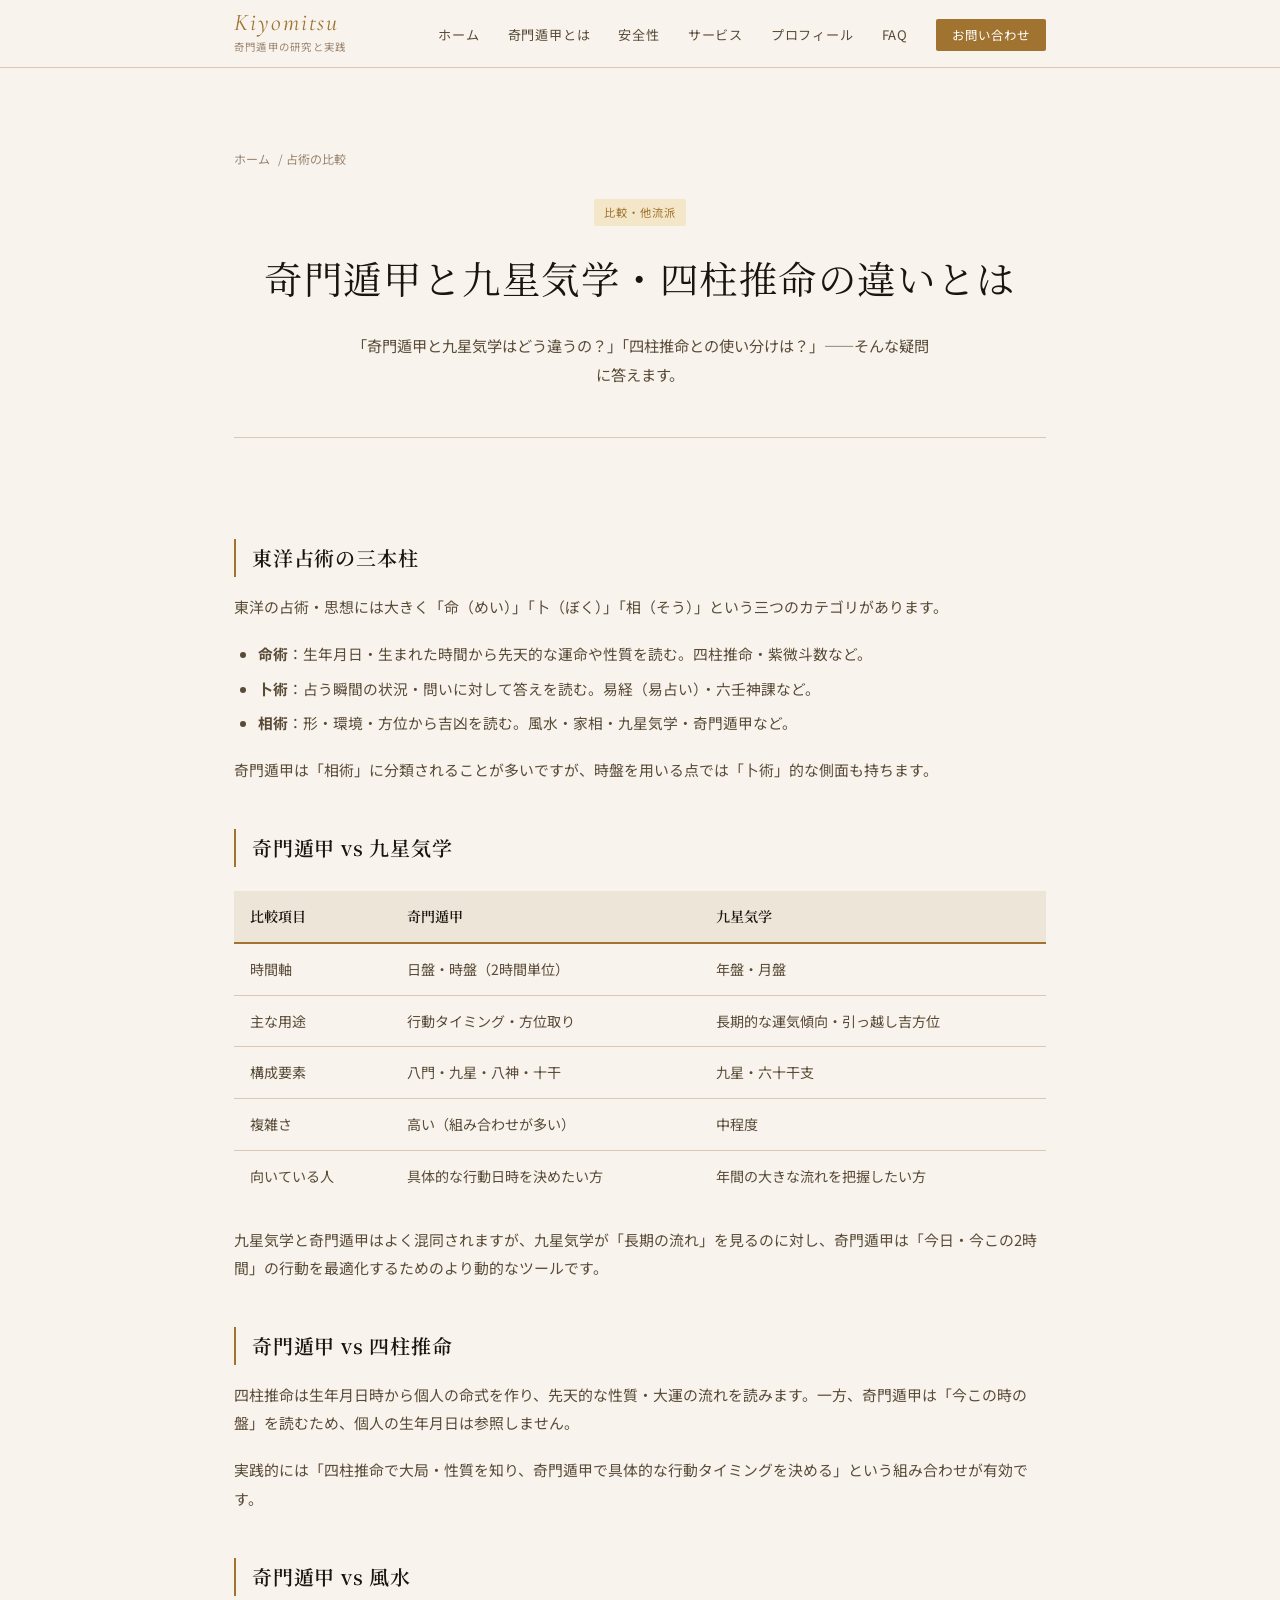
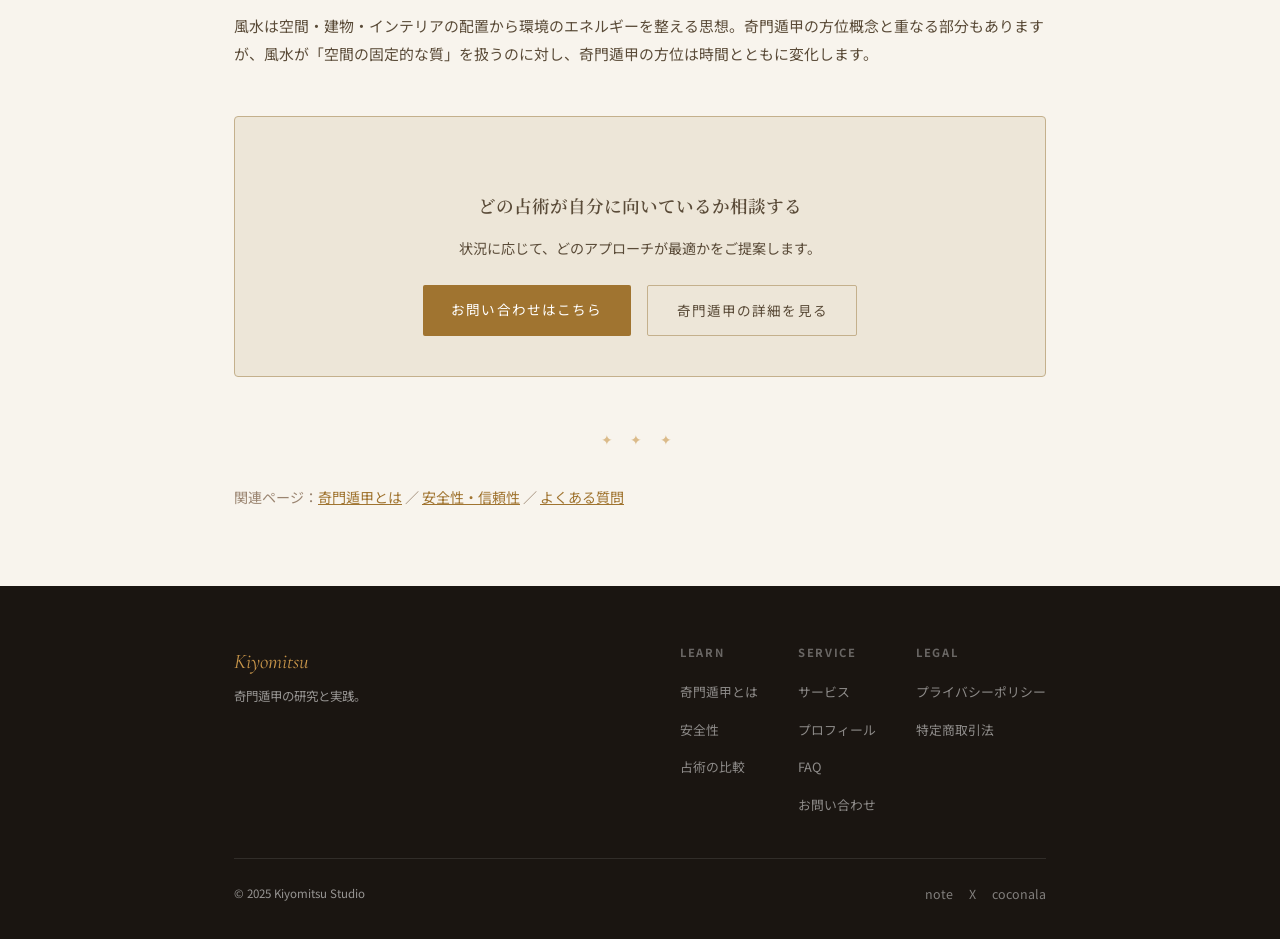
==== compare.html @ a26b9966 "Add files via upload" ====
<!DOCTYPE html>
<html lang="ja">
<head>
  <meta charset="UTF-8">
  <meta name="viewport" content="width=device-width, initial-scale=1.0">
  <title>奇門遁甲と九星気学・四柱推命の違いとは | KIYOMITSU</title>
  <meta name="description" content="奇門遁甲・九星気学・四柱推命・風水の違いを比較解説。それぞれの特徴・用途・時間軸の違いを理解し、自分に合った占術の選び方が分かります。">
  <link rel="canonical" href="https://kiyomitsu.jp/compare">
  <link rel="stylesheet" href="style.css">
</head>
<body>
<nav class="site-nav">
  <div class="nav-inner">
    <a href="index.html" class="nav-logo"><span class="brand">Kiyomitsu</span><span class="tagline">奇門遁甲の研究と実践</span></a>
    <button class="nav-toggle" id="navToggle" aria-label="メニューを開く"><span></span><span></span><span></span></button>
    <ul class="nav-links" id="navLinks">
      <li><a href="index.html">ホーム</a></li>
      <li><a href="kimon-theory.html">奇門遁甲とは</a></li>
      <li><a href="trust.html">安全性</a></li>
      <li><a href="service.html">サービス</a></li>
      <li><a href="profile.html">プロフィール</a></li>
      <li><a href="faq.html">FAQ</a></li>
      <li><a href="contact.html" class="cta-link">お問い合わせ</a></li>
    </ul>
  </div>
</nav>
<main>
  <div class="container">
    <div class="article-header">
      <div class="breadcrumb"><a href="index.html">ホーム</a><span>占術の比較</span></div>
      <span class="tag tag-gold" style="margin-bottom:1rem;display:inline-block;">比較・他流派</span>
      <h1>奇門遁甲と九星気学・四柱推命の違いとは</h1>
      <p class="lead">「奇門遁甲と九星気学はどう違うの？」「四柱推命との使い分けは？」——そんな疑問に答えます。</p>
    </div>
    <div class="article-body">
      <h2>東洋占術の三本柱</h2>
      <p>東洋の占術・思想には大きく「命（めい）」「卜（ぼく）」「相（そう）」という三つのカテゴリがあります。</p>
      <ul>
        <li><strong>命術</strong>：生年月日・生まれた時間から先天的な運命や性質を読む。四柱推命・紫微斗数など。</li>
        <li><strong>卜術</strong>：占う瞬間の状況・問いに対して答えを読む。易経（易占い）・六壬神課など。</li>
        <li><strong>相術</strong>：形・環境・方位から吉凶を読む。風水・家相・九星気学・奇門遁甲など。</li>
      </ul>
      <p>奇門遁甲は「相術」に分類されることが多いですが、時盤を用いる点では「卜術」的な側面も持ちます。</p>

      <h2>奇門遁甲 vs 九星気学</h2>
      <table class="compare-table">
        <thead><tr><th>比較項目</th><th>奇門遁甲</th><th>九星気学</th></tr></thead>
        <tbody>
          <tr><td>時間軸</td><td>日盤・時盤（2時間単位）</td><td>年盤・月盤</td></tr>
          <tr><td>主な用途</td><td>行動タイミング・方位取り</td><td>長期的な運気傾向・引っ越し吉方位</td></tr>
          <tr><td>構成要素</td><td>八門・九星・八神・十干</td><td>九星・六十干支</td></tr>
          <tr><td>複雑さ</td><td>高い（組み合わせが多い）</td><td>中程度</td></tr>
          <tr><td>向いている人</td><td>具体的な行動日時を決めたい方</td><td>年間の大きな流れを把握したい方</td></tr>
        </tbody>
      </table>
      <p>九星気学と奇門遁甲はよく混同されますが、九星気学が「長期の流れ」を見るのに対し、奇門遁甲は「今日・今この2時間」の行動を最適化するためのより動的なツールです。</p>

      <h2>奇門遁甲 vs 四柱推命</h2>
      <p>四柱推命は生年月日時から個人の命式を作り、先天的な性質・大運の流れを読みます。一方、奇門遁甲は「今この時の盤」を読むため、個人の生年月日は参照しません。</p>
      <p>実践的には「四柱推命で大局・性質を知り、奇門遁甲で具体的な行動タイミングを決める」という組み合わせが有効です。</p>

      <h2>奇門遁甲 vs 風水</h2>
      <p>風水は空間・建物・インテリアの配置から環境のエネルギーを整える思想。奇門遁甲の方位概念と重なる部分もありますが、風水が「空間の固定的な質」を扱うのに対し、奇門遁甲の方位は時間とともに変化します。</p>

      <div class="cta-block">
        <h3>どの占術が自分に向いているか相談する</h3>
        <p>状況に応じて、どのアプローチが最適かをご提案します。</p>
        <div class="btn-group">
          <a href="contact.html" class="btn btn-primary">お問い合わせはこちら</a>
          <a href="kimon-theory.html" class="btn btn-secondary">奇門遁甲の詳細を見る</a>
        </div>
      </div>

      <div class="ornament">✦ ✦ ✦</div>
      <p style="font-size:.88rem;color:var(--text-3);">関連ページ：<a href="kimon-theory.html" style="color:var(--gold);">奇門遁甲とは</a> ／ <a href="trust.html" style="color:var(--gold);">安全性・信頼性</a> ／ <a href="faq.html" style="color:var(--gold);">よくある質問</a></p>
    </div>
  </div>
</main>
<footer class="site-footer">
  <div class="footer-inner">
    <div class="footer-top">
      <div class="footer-brand"><span class="brand">Kiyomitsu</span><p>奇門遁甲の研究と実践。</p></div>
      <div class="footer-links">
        <div class="footer-links-group"><h4>Learn</h4><ul><li><a href="kimon-theory.html">奇門遁甲とは</a></li><li><a href="trust.html">安全性</a></li><li><a href="compare.html">占術の比較</a></li></ul></div>
        <div class="footer-links-group"><h4>Service</h4><ul><li><a href="service.html">サービス</a></li><li><a href="profile.html">プロフィール</a></li><li><a href="faq.html">FAQ</a></li><li><a href="contact.html">お問い合わせ</a></li></ul></div>
        <div class="footer-links-group"><h4>Legal</h4><ul><li><a href="privacy.html">プライバシーポリシー</a></li><li><a href="legal.html">特定商取引法</a></li></ul></div>
      </div>
    </div>
    <div class="footer-bottom"><span>© 2025 Kiyomitsu Studio</span><div class="footer-social"><a href="https://note.com/kiyomitsu369" target="_blank" rel="noopener">note</a><a href="https://x.com/kiyomitsu369" target="_blank" rel="noopener">X</a><a href="https://coconala.com/users/109941" target="_blank" rel="noopener">coconala</a></div></div>
  </div>
</footer>
<script>document.getElementById('navToggle').addEventListener('click',()=>document.getElementById('navLinks').classList.toggle('open'));</script>
</body>
</html>
---- style.css ----
@import url('https://fonts.googleapis.com/css2?family=Cormorant+Garamond:ital,wght@0,300;0,400;0,500;1,300;1,400&family=Noto+Sans+JP:wght@300;400;500&family=Noto+Serif+JP:wght@300;400;600&display=swap');

:root {
  --bg: #f8f4ed;
  --bg-warm: #ede6d8;
  --bg-dark: #1a1511;
  --surface: #fff;
  --text: #1a1511;
  --text-2: #5a4b38;
  --text-3: #9a8470;
  --gold: #a07430;
  --gold-light: #c9964a;
  --gold-pale: #f4e6c8;
  --border: #d8c9b0;
  --border-2: #c4b08c;
  --max-w: 860px;
  --nav-h: 68px;
  --font-brand: 'Cormorant Garamond', Georgia, serif;
  --font-jp: 'Noto Serif JP', 'Yu Mincho', '游明朝', serif;
  --font-body: 'Noto Sans JP', 'Hiragino Sans', sans-serif;
}

*, *::before, *::after { box-sizing: border-box; margin: 0; padding: 0; }
html { font-size: 16px; scroll-behavior: smooth; }
body {
  font-family: var(--font-body);
  background: var(--bg);
  color: var(--text);
  line-height: 1.9;
  -webkit-font-smoothing: antialiased;
}

/* ─── NAV ─── */
.site-nav {
  position: sticky; top: 0; z-index: 100;
  background: rgba(248,244,237,0.96);
  backdrop-filter: blur(8px);
  border-bottom: 1px solid var(--border);
  height: var(--nav-h);
  display: flex; align-items: center;
}
.nav-inner {
  max-width: var(--max-w); margin: 0 auto; padding: 0 1.5rem;
  width: 100%; display: flex; align-items: center; justify-content: space-between;
}
.nav-logo { text-decoration: none; display: flex; flex-direction: column; }
.nav-logo .brand {
  font-family: var(--font-brand); font-size: 1.5rem; font-weight: 400;
  font-style: italic; color: var(--gold); letter-spacing: .08em; line-height: 1;
}
.nav-logo .tagline {
  font-size: 0.65rem; color: var(--text-3); letter-spacing: .12em; margin-top: 2px;
}
.nav-links { display: flex; gap: 1.75rem; list-style: none; align-items: center; }
.nav-links a {
  text-decoration: none; color: var(--text-2); font-size: 0.82rem; letter-spacing: .06em;
  padding-bottom: 2px; border-bottom: 1px solid transparent;
  transition: color .2s, border-color .2s;
}
.nav-links a:hover, .nav-links a.active { color: var(--gold); border-bottom-color: var(--gold); }
.nav-links .cta-link {
  background: var(--gold); color: #fff; padding: .45rem 1rem;
  border-radius: 2px; border-bottom: none; font-size: 0.78rem; letter-spacing: .08em;
  transition: background .2s;
}
.nav-links .cta-link:hover { background: var(--gold-light); }
.nav-toggle { display: none; background: none; border: none; cursor: pointer; flex-direction: column; gap: 5px; padding: 4px; }
.nav-toggle span { display: block; width: 22px; height: 1px; background: var(--text); transition: .2s; }

/* ─── HERO ─── */
.hero {
  text-align: center; padding: 6rem 1.5rem 5rem;
  background: linear-gradient(to bottom, var(--bg), var(--bg-warm));
  border-bottom: 1px solid var(--border);
}
.hero-eyebrow {
  font-size: 0.72rem; letter-spacing: .18em; color: var(--gold); text-transform: uppercase;
  margin-bottom: 1.5rem;
}
.hero h1 {
  font-family: var(--font-jp); font-size: clamp(2rem, 5vw, 3rem); font-weight: 400;
  color: var(--text); line-height: 1.4; margin-bottom: 1rem; letter-spacing: .05em;
}
.hero-catch {
  font-family: var(--font-brand); font-style: italic;
  font-size: clamp(1.1rem, 2.5vw, 1.45rem); color: var(--text-2);
  margin-bottom: 2rem; line-height: 1.7;
}
.hero-divider { width: 40px; height: 1px; background: var(--gold); margin: 0 auto 2rem; }
.hero-desc { max-width: 560px; margin: 0 auto 2.5rem; color: var(--text-2); font-size: .92rem; }
.btn-group { display: flex; gap: 1rem; justify-content: center; flex-wrap: wrap; }
.btn {
  display: inline-block; text-decoration: none; padding: .7rem 1.8rem;
  font-size: .85rem; letter-spacing: .08em; border-radius: 2px; transition: .2s;
}
.btn-primary { background: var(--gold); color: #fff; }
.btn-primary:hover { background: var(--gold-light); }
.btn-secondary { border: 1px solid var(--border-2); color: var(--text-2); background: transparent; }
.btn-secondary:hover { border-color: var(--gold); color: var(--gold); }

/* ─── LAYOUT ─── */
.container { max-width: var(--max-w); margin: 0 auto; padding: 0 1.5rem; }
.section { padding: 4.5rem 0; }
.section + .section { border-top: 1px solid var(--border); }
.section-label {
  font-size: .7rem; letter-spacing: .2em; color: var(--gold); text-transform: uppercase;
  margin-bottom: .75rem;
}
.section-title {
  font-family: var(--font-jp); font-size: clamp(1.3rem, 3vw, 1.7rem); font-weight: 400;
  margin-bottom: 1.5rem; letter-spacing: .04em;
}
.section-desc { color: var(--text-2); font-size: .93rem; margin-bottom: 2.5rem; max-width: 600px; }

/* ─── CARDS ─── */
.card-grid { display: grid; grid-template-columns: repeat(auto-fit, minmax(240px, 1fr)); gap: 1.25rem; }
.card {
  background: var(--surface); border: 1px solid var(--border);
  border-radius: 4px; padding: 1.75rem; transition: border-color .2s;
}
.card:hover { border-color: var(--gold-light); }
.card-icon { font-size: 1.4rem; margin-bottom: .75rem; }
.card-title {
  font-family: var(--font-jp); font-size: 1rem; font-weight: 600;
  margin-bottom: .6rem; letter-spacing: .03em;
}
.card-body { font-size: .87rem; color: var(--text-2); line-height: 1.8; }
.card-link {
  display: inline-block; margin-top: 1rem; font-size: .8rem; color: var(--gold);
  text-decoration: none; letter-spacing: .06em; border-bottom: 1px solid transparent;
  transition: border-color .2s;
}
.card-link:hover { border-bottom-color: var(--gold); }

/* ─── ARTICLE CONTENT ─── */
.article-header { padding: 5rem 0 3rem; text-align: center; border-bottom: 1px solid var(--border); }
.article-header h1 {
  font-family: var(--font-jp); font-size: clamp(1.6rem, 4vw, 2.4rem); font-weight: 400;
  margin-bottom: 1rem; letter-spacing: .04em;
}
.article-header .lead { color: var(--text-2); font-size: .95rem; max-width: 580px; margin: 0 auto; }
.article-body { padding: 3.5rem 0; }
.article-body h2 {
  font-family: var(--font-jp); font-size: 1.25rem; font-weight: 600; margin: 2.8rem 0 1rem;
  padding-left: 1rem; border-left: 2px solid var(--gold); letter-spacing: .04em;
}
.article-body h3 {
  font-family: var(--font-jp); font-size: 1.05rem; font-weight: 600; margin: 2rem 0 .75rem;
  color: var(--text-2);
}
.article-body p { margin-bottom: 1.2rem; font-size: .93rem; color: var(--text-2); }
.article-body p:first-child { font-size: 1rem; color: var(--text); }
.article-body ul, .article-body ol { padding-left: 1.5rem; margin-bottom: 1.2rem; }
.article-body li { font-size: .92rem; color: var(--text-2); margin-bottom: .4rem; }
.article-pullquote {
  border: 1px solid var(--border); border-left: 3px solid var(--gold);
  padding: 1.25rem 1.5rem; margin: 2rem 0; background: var(--gold-pale);
  font-family: var(--font-brand); font-style: italic; font-size: 1.05rem;
  color: var(--text-2); border-radius: 0 4px 4px 0;
}

/* ─── CTA BLOCK ─── */
.cta-block {
  background: var(--bg-warm); border: 1px solid var(--border-2);
  border-radius: 4px; padding: 2.5rem; text-align: center; margin: 3rem 0;
}
.cta-block h3 { font-family: var(--font-jp); font-size: 1.1rem; margin-bottom: .75rem; font-weight: 600; }
.cta-block p { color: var(--text-2); font-size: .88rem; margin-bottom: 1.5rem; }

/* ─── SERVICE CARDS ─── */
.service-card {
  display: flex; gap: 2rem; align-items: flex-start;
  padding: 2rem; border: 1px solid var(--border); border-radius: 4px;
  background: var(--surface); margin-bottom: 1.25rem; transition: border-color .2s;
}
.service-card:hover { border-color: var(--gold-light); }
.service-tag {
  background: var(--gold-pale); color: var(--gold); font-size: .7rem;
  letter-spacing: .1em; padding: .25rem .7rem; border-radius: 2px; white-space: nowrap;
}
.service-title { font-family: var(--font-jp); font-size: 1.1rem; font-weight: 600; margin: .5rem 0 .6rem; }
.service-desc { font-size: .88rem; color: var(--text-2); line-height: 1.85; }

/* ─── FAQ ─── */
.faq-item { border-bottom: 1px solid var(--border); padding: 1.5rem 0; }
.faq-q {
  font-family: var(--font-jp); font-size: .97rem; font-weight: 600; cursor: pointer;
  display: flex; justify-content: space-between; align-items: flex-start; gap: 1rem;
}
.faq-q::after { content: '+'; font-size: 1.2rem; color: var(--gold); flex-shrink: 0; transition: .2s; }
.faq-item.open .faq-q::after { transform: rotate(45deg); }
.faq-a { font-size: .88rem; color: var(--text-2); padding-top: 1rem; line-height: 1.9; display: none; }
.faq-item.open .faq-a { display: block; }

/* ─── BREADCRUMB ─── */
.breadcrumb { display: flex; gap: .5rem; font-size: .75rem; color: var(--text-3); margin-bottom: 1.5rem; }
.breadcrumb a { color: var(--text-3); text-decoration: none; }
.breadcrumb a:hover { color: var(--gold); }
.breadcrumb span::before { content: ' / '; }

/* ─── PROFILE ─── */
.profile-intro { display: flex; gap: 2.5rem; align-items: flex-start; margin-bottom: 2.5rem; }
.profile-avatar {
  width: 100px; height: 100px; border-radius: 50%;
  background: var(--bg-warm); border: 2px solid var(--border-2);
  display: flex; align-items: center; justify-content: center;
  font-family: var(--font-brand); font-style: italic; font-size: 1.8rem;
  color: var(--gold); flex-shrink: 0;
}

/* ─── FOOTER ─── */
.site-footer {
  background: var(--bg-dark); color: rgba(255,255,255,.55);
  padding: 3.5rem 0 2rem; margin-top: 0;
}
.footer-inner { max-width: var(--max-w); margin: 0 auto; padding: 0 1.5rem; }
.footer-top { display: flex; justify-content: space-between; align-items: flex-start; flex-wrap: wrap; gap: 2rem; margin-bottom: 2.5rem; }
.footer-brand .brand {
  font-family: var(--font-brand); font-style: italic; font-size: 1.3rem;
  color: var(--gold-light); display: block; margin-bottom: .3rem;
}
.footer-brand p { font-size: .78rem; line-height: 1.7; max-width: 240px; }
.footer-links { display: flex; gap: 2.5rem; flex-wrap: wrap; }
.footer-links-group h4 { font-size: .7rem; letter-spacing: .15em; color: rgba(255,255,255,.35); text-transform: uppercase; margin-bottom: .75rem; }
.footer-links-group ul { list-style: none; display: flex; flex-direction: column; gap: .45rem; }
.footer-links-group a { font-size: .8rem; color: rgba(255,255,255,.5); text-decoration: none; transition: color .2s; }
.footer-links-group a:hover { color: var(--gold-light); }
.footer-bottom { border-top: 1px solid rgba(255,255,255,.1); padding-top: 1.5rem; font-size: .72rem; display: flex; justify-content: space-between; flex-wrap: wrap; gap: .75rem; }
.footer-social { display: flex; gap: 1rem; }
.footer-social a { font-size: .78rem; color: rgba(255,255,255,.45); text-decoration: none; }
.footer-social a:hover { color: var(--gold-light); }

/* ─── ORNAMENT ─── */
.ornament { text-align: center; color: var(--gold-light); font-size: .9rem; letter-spacing: .5em; margin: 2rem 0; opacity: .6; }

/* ─── TABLE ─── */
.compare-table { width: 100%; border-collapse: collapse; margin: 1.5rem 0; font-size: .88rem; }
.compare-table th { background: var(--bg-warm); padding: .75rem 1rem; text-align: left; font-family: var(--font-jp); font-weight: 600; border-bottom: 2px solid var(--gold); }
.compare-table td { padding: .75rem 1rem; border-bottom: 1px solid var(--border); color: var(--text-2); }
.compare-table tr:last-child td { border-bottom: none; }

/* ─── UTILITIES ─── */
.text-center { text-align: center; }
.text-gold { color: var(--gold); }
.tag { display: inline-block; font-size: .7rem; letter-spacing: .1em; padding: .2rem .6rem; border-radius: 2px; }
.tag-gold { background: var(--gold-pale); color: var(--gold); }

/* ─── RESPONSIVE ─── */
@media (max-width: 680px) {
  .nav-links { display: none; flex-direction: column; position: absolute; top: var(--nav-h); left: 0; right: 0; background: var(--bg); border-bottom: 1px solid var(--border); padding: 1rem 1.5rem 1.5rem; gap: 1rem; }
  .nav-links.open { display: flex; }
  .nav-toggle { display: flex; }
  .hero { padding: 4rem 1.25rem 3.5rem; }
  .service-card { flex-direction: column; gap: 1rem; }
  .profile-intro { flex-direction: column; }
  .footer-top { flex-direction: column; }
  .footer-links { gap: 1.5rem; }
  .footer-bottom { flex-direction: column; }
  .btn-group { flex-direction: column; align-items: center; }
}
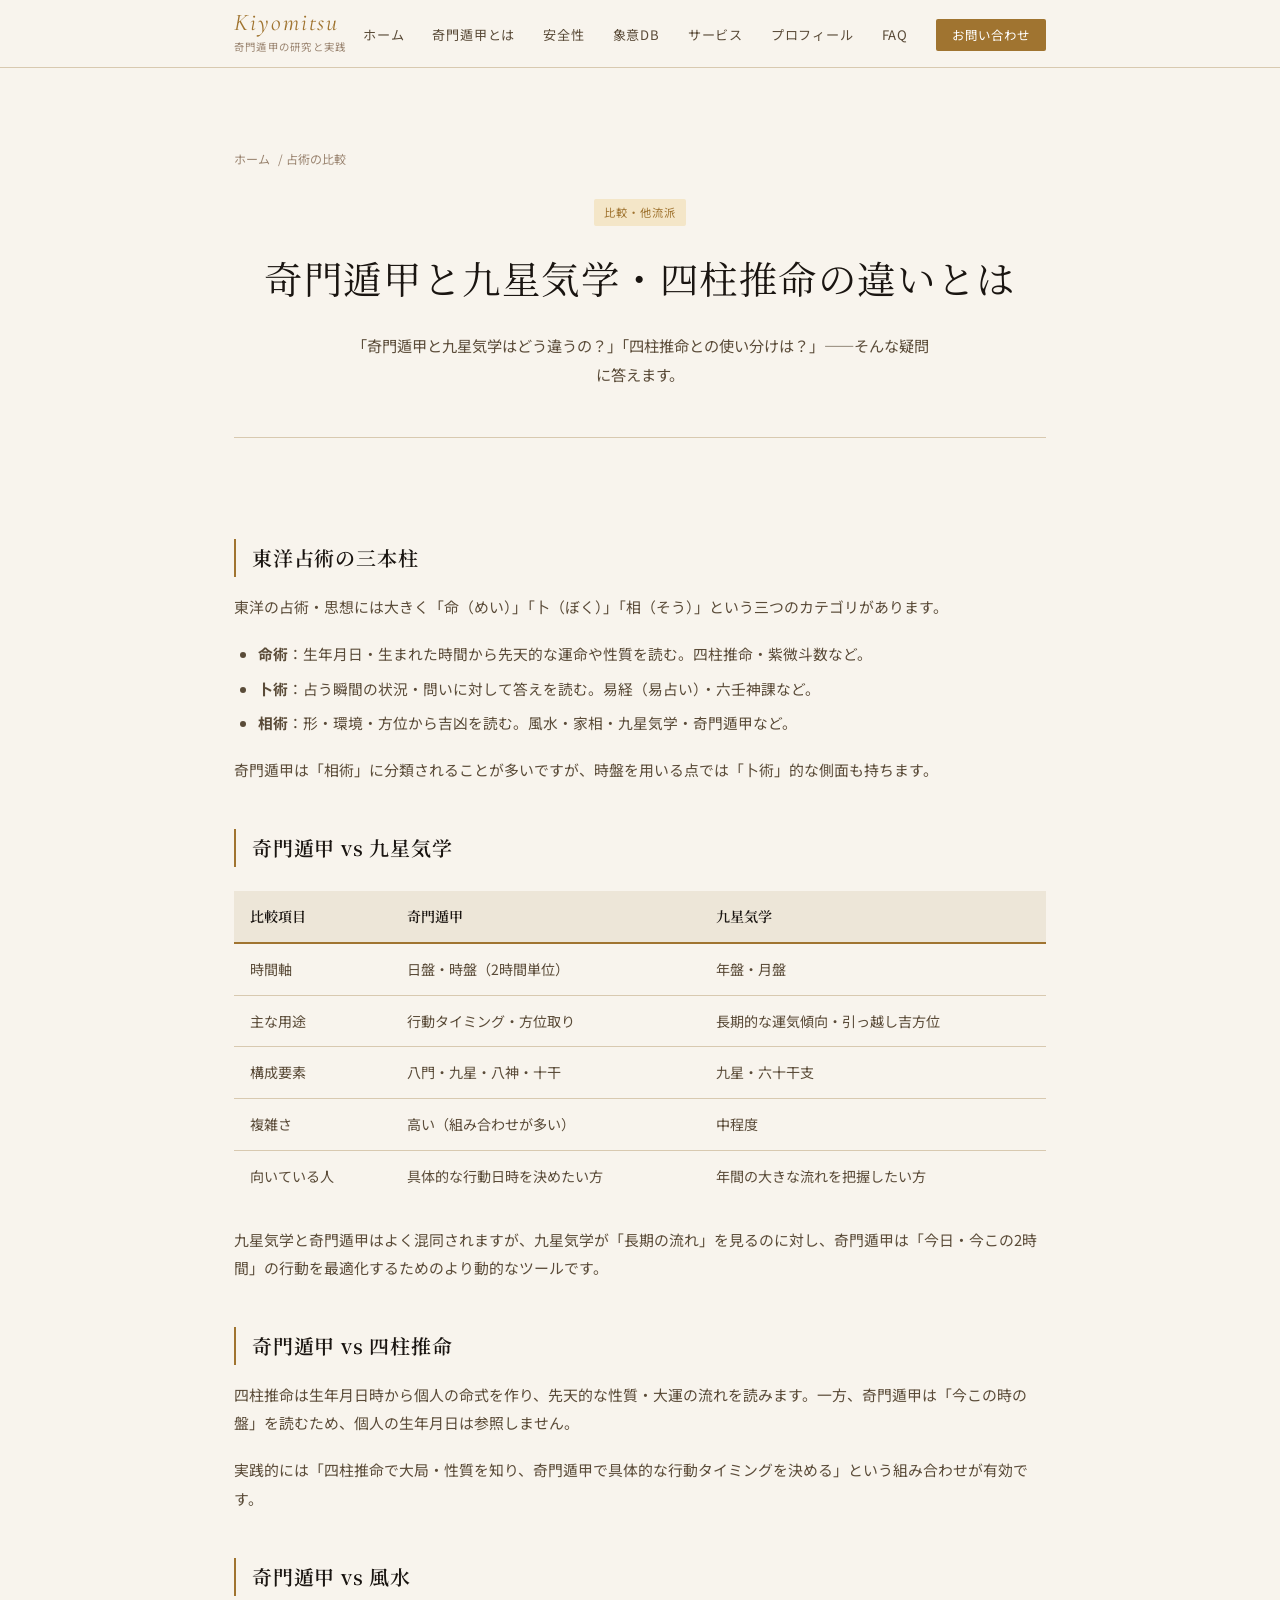
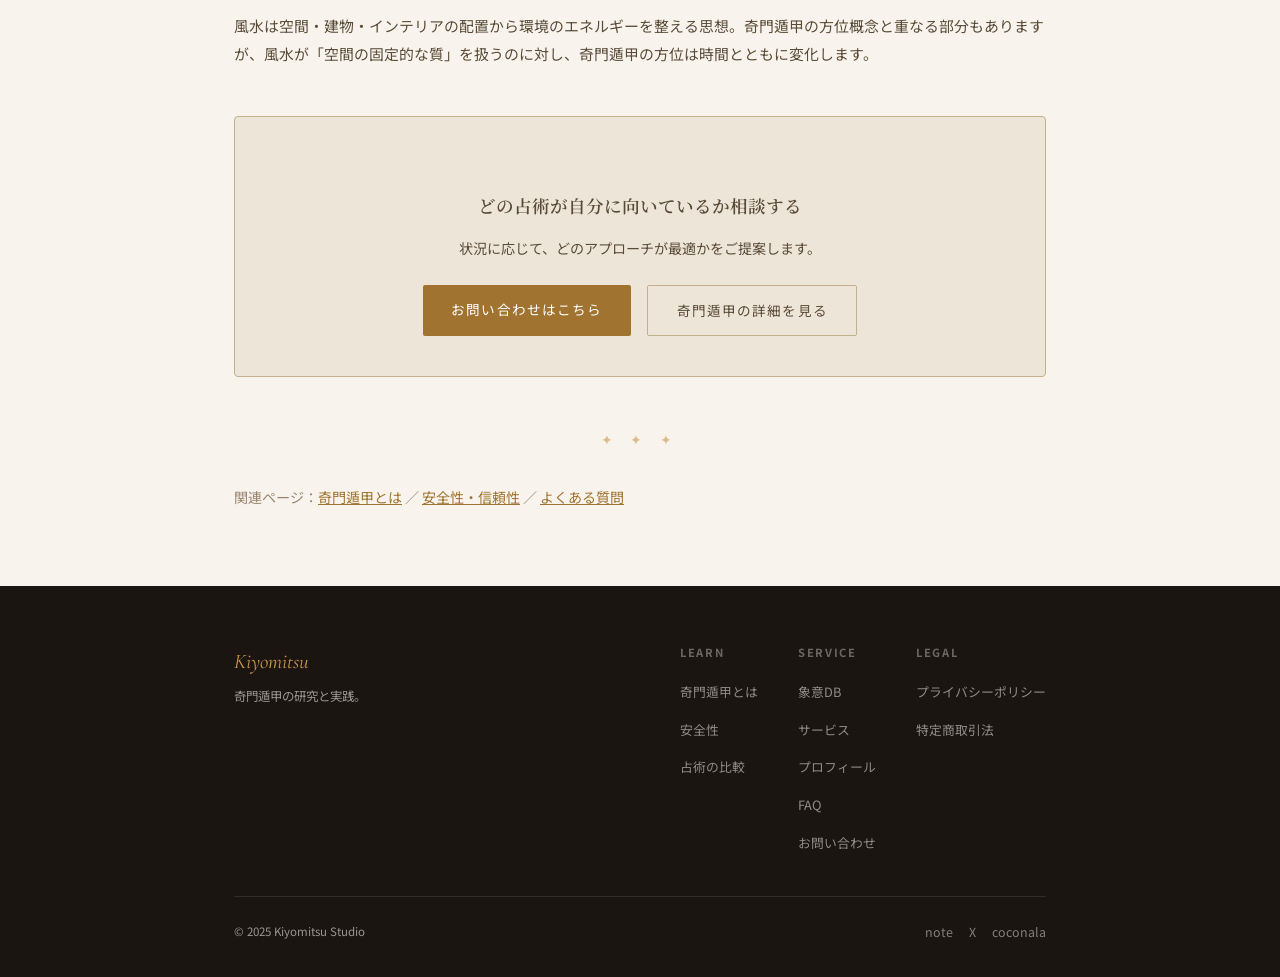
==== commit 98e3750a: "Add files via upload" ====
--- a/compare.html
+++ b/compare.html
@@ -17,6 +17,7 @@
       <li><a href="index.html">ホーム</a></li>
       <li><a href="kimon-theory.html">奇門遁甲とは</a></li>
       <li><a href="trust.html">安全性</a></li>
+      <li><a href="shoui-db.html">象意DB</a></li>
       <li><a href="service.html">サービス</a></li>
       <li><a href="profile.html">プロフィール</a></li>
       <li><a href="faq.html">FAQ</a></li>
@@ -82,7 +83,8 @@
       <div class="footer-brand"><span class="brand">Kiyomitsu</span><p>奇門遁甲の研究と実践。</p></div>
       <div class="footer-links">
         <div class="footer-links-group"><h4>Learn</h4><ul><li><a href="kimon-theory.html">奇門遁甲とは</a></li><li><a href="trust.html">安全性</a></li><li><a href="compare.html">占術の比較</a></li></ul></div>
-        <div class="footer-links-group"><h4>Service</h4><ul><li><a href="service.html">サービス</a></li><li><a href="profile.html">プロフィール</a></li><li><a href="faq.html">FAQ</a></li><li><a href="contact.html">お問い合わせ</a></li></ul></div>
+        <div class="footer-links-group"><h4>Service</h4><ul><li><a href="shoui-db.html">象意DB</a></li>
+      <li><a href="service.html">サービス</a></li><li><a href="profile.html">プロフィール</a></li><li><a href="faq.html">FAQ</a></li><li><a href="contact.html">お問い合わせ</a></li></ul></div>
         <div class="footer-links-group"><h4>Legal</h4><ul><li><a href="privacy.html">プライバシーポリシー</a></li><li><a href="legal.html">特定商取引法</a></li></ul></div>
       </div>
     </div>
